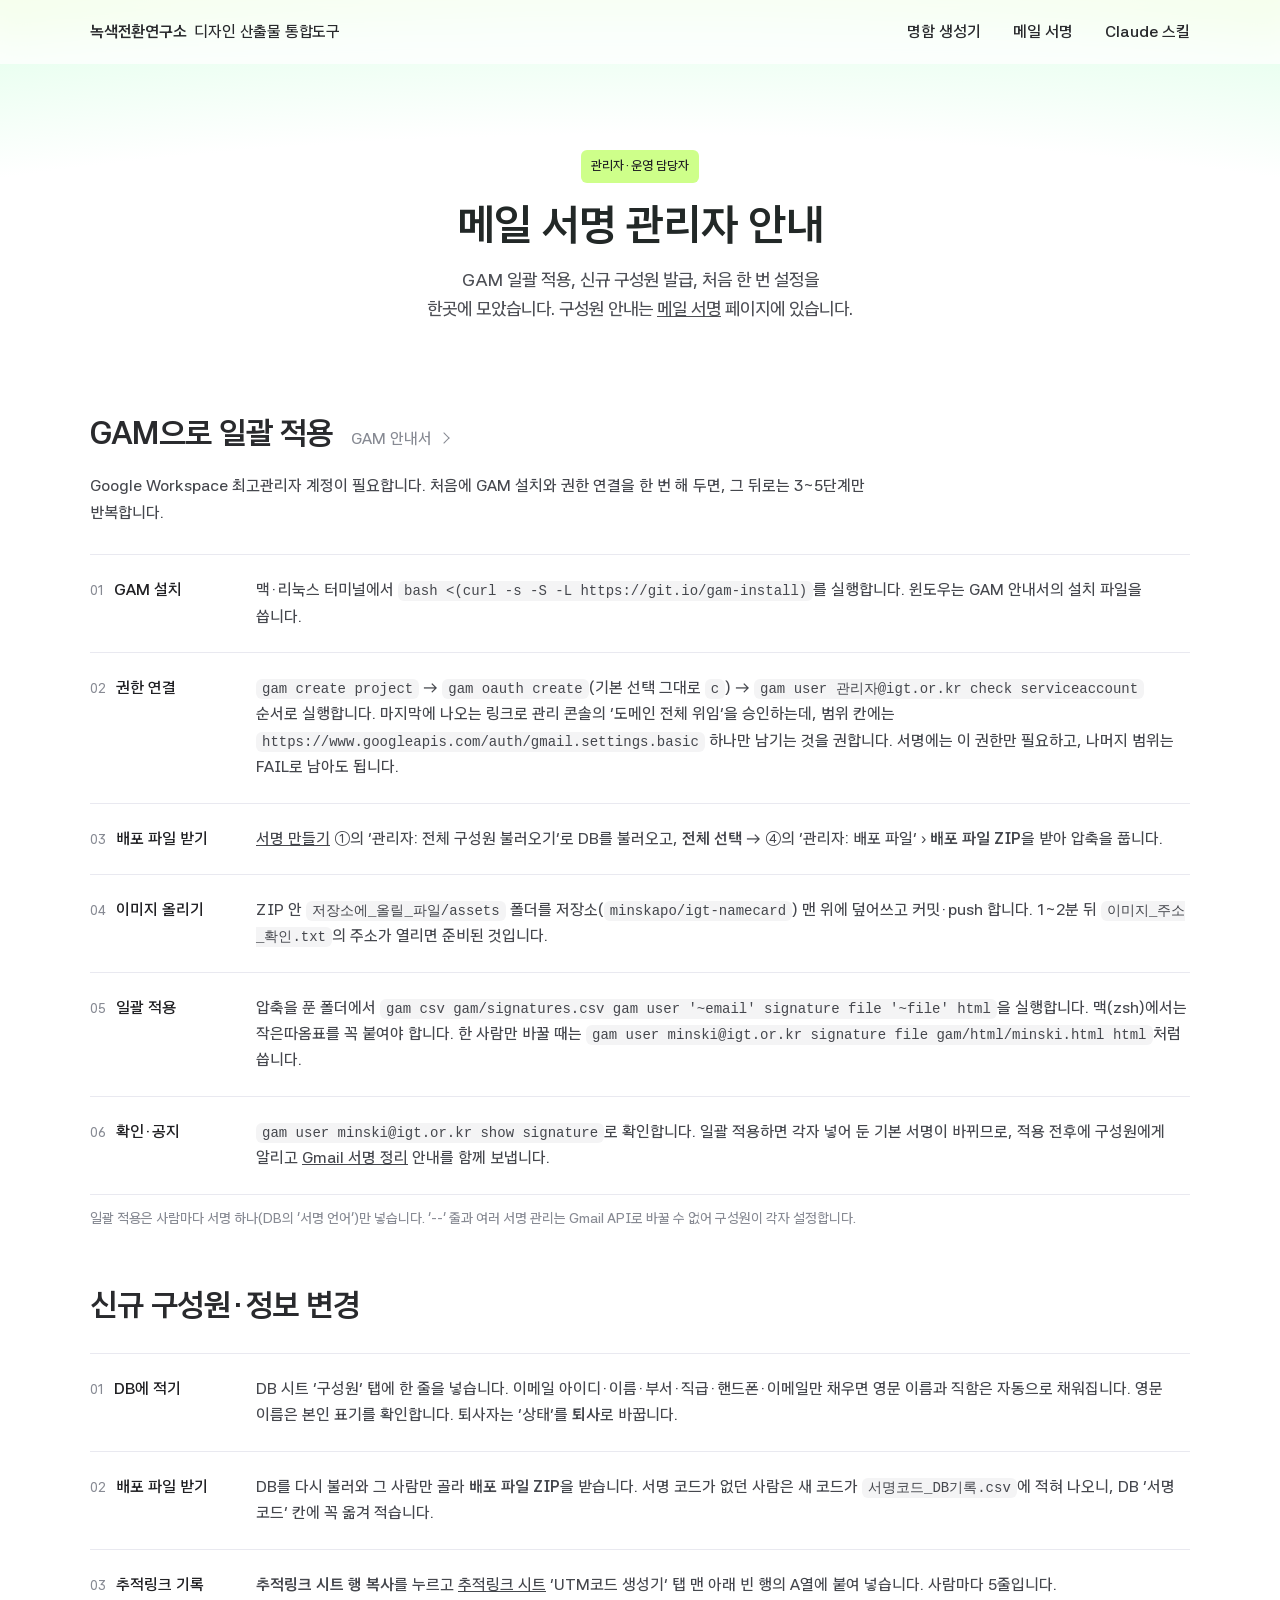
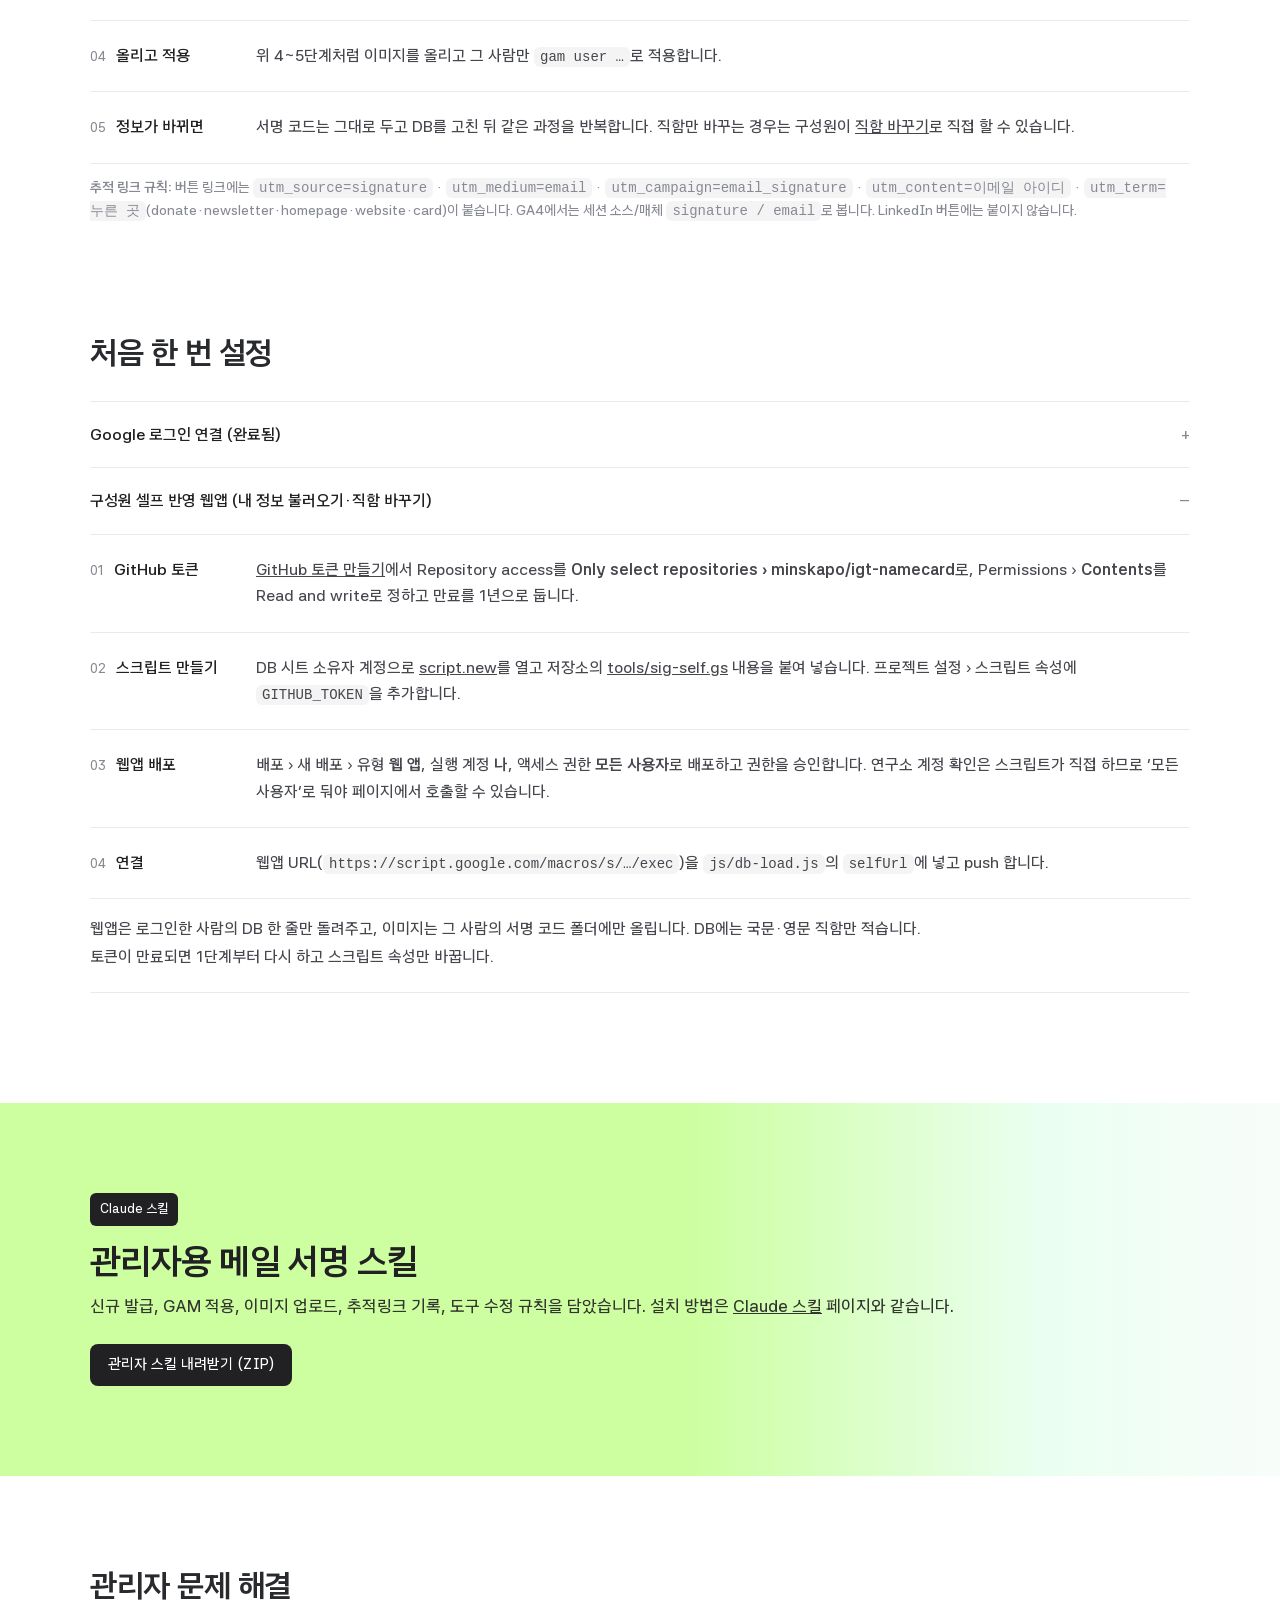
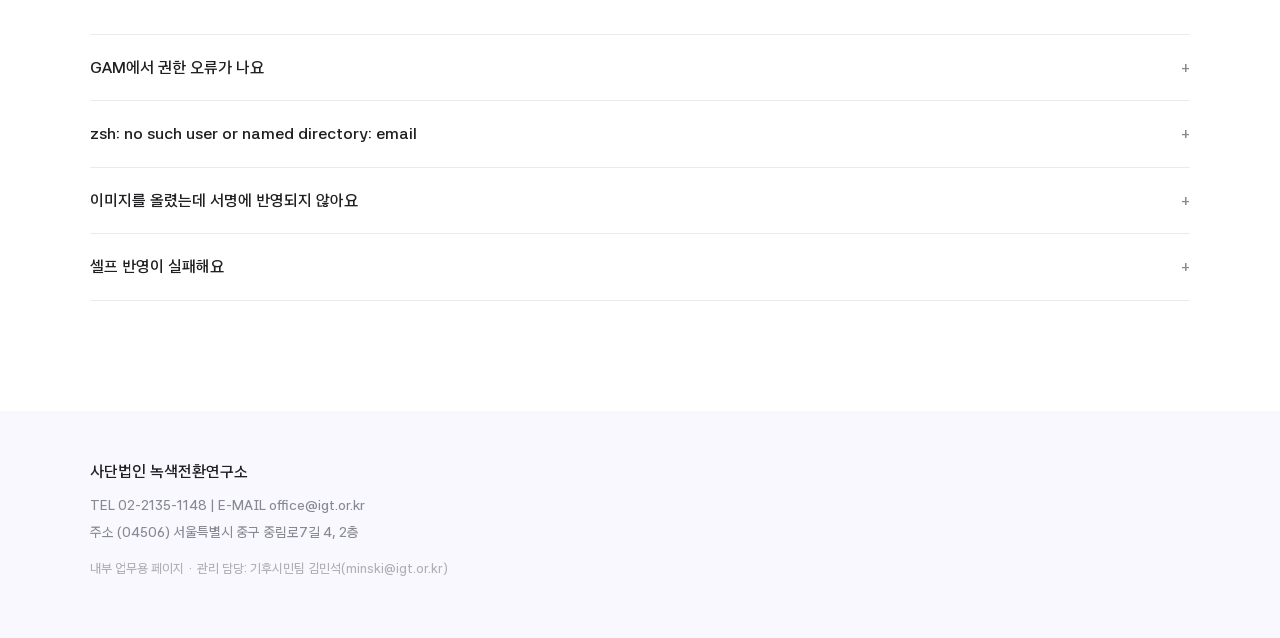
==== admin.html @ 1edb124e "메일 서명: 구성원 셀프 반영, 가이드 정비, 관리자 안내·스킬 분리 - 내 정보 불러오기·바꾼 직함 내 서명에 반영 (tools/sig-self.gs 웹앱, selfUrl 설정 " ====
<!doctype html>
<html lang="ko">
<head>
<meta charset="utf-8">
<meta name="viewport" content="width=device-width, initial-scale=1">
<meta name="robots" content="noindex, nofollow">
<title>관리자 안내 · 녹색전환연구소</title>
<link rel="preload" href="assets/AstaSans-UI.woff2" as="font" type="font/woff2" crossorigin>
<link rel="stylesheet" href="css/style.css?v=20261112a">
<link rel="stylesheet" href="css/sig.css?v=20261112a">
</head>
<body>
<a class="skip" href="#admin">본문으로 건너뛰기</a>

<header class="site">
  <div class="wrap navrow">
    <a class="logo" href="index.html" aria-label="녹색전환연구소 디자인 산출물 통합도구 처음으로">
      <span class="brand"><b>녹색전환연구소</b> 디자인 산출물 통합도구</span>
    </a>
    <nav class="nav" aria-label="도구 이동">
      <a href="index.html">명함 생성기</a>
      <a href="signature.html">메일 서명</a>
      <a href="skills.html">Claude 스킬</a>
    </nav>
  </div>
</header>

<section class="intro">
  <div class="intro-gradient" aria-hidden="true"></div>
  <div class="wrap intro-inner">
    <span class="eyebrow">관리자·운영 담당자</span>
    <h1>메일 서명 관리자 안내</h1>
    <p class="lead">GAM 일괄 적용, 신규 구성원 발급, 처음 한 번 설정을<br class="br-md"> 한곳에 모았습니다. 구성원 안내는 <a href="signature.html">메일 서명</a> 페이지에 있습니다.</p>
  </div>
</section>

<section class="block flow" id="admin">
  <div class="wrap">
    <div class="sec-head">
      <h2>GAM으로 일괄 적용</h2>
      <a class="more" href="https://github.com/GAM-team/GAM/wiki" target="_blank" rel="noopener">GAM 안내서</a>
    </div>
    <p class="lead-s">Google Workspace 최고관리자 계정이 필요합니다. 처음에 GAM 설치와 권한 연결을 한 번 해 두면, 그 뒤로는 3~5단계만 반복합니다.</p>
    <ol class="steps">
      <li><b>GAM 설치</b><span>맥·리눅스 터미널에서 <code>bash &lt;(curl -s -S -L https://git.io/gam-install)</code>를 실행합니다. 윈도우는 GAM 안내서의 설치 파일을 씁니다.</span></li>
      <li><b>권한 연결</b><span><code>gam create project</code> → <code>gam oauth create</code>(기본 선택 그대로 <code>c</code>) → <code>gam user 관리자@igt.or.kr check serviceaccount</code> 순서로 실행합니다. 마지막에 나오는 링크로 관리 콘솔의 ‘도메인 전체 위임’을 승인하는데, 범위 칸에는 <code>https://www.googleapis.com/auth/gmail.settings.basic</code> 하나만 남기는 것을 권합니다. 서명에는 이 권한만 필요하고, 나머지 범위는 FAIL로 남아도 됩니다.</span></li>
      <li><b>배포 파일 받기</b><span><a href="signature.html#make">서명 만들기</a> ①의 ‘관리자: 전체 구성원 불러오기’로 DB를 불러오고, <b>전체 선택</b> → ④의 ‘관리자: 배포 파일’ › <b>배포 파일 ZIP</b>을 받아 압축을 풉니다.</span></li>
      <li><b>이미지 올리기</b><span>ZIP 안 <code>저장소에_올릴_파일/assets</code> 폴더를 저장소(<code>minskapo/igt-namecard</code>) 맨 위에 덮어쓰고 커밋·push 합니다. 1~2분 뒤 <code>이미지_주소_확인.txt</code>의 주소가 열리면 준비된 것입니다.</span></li>
      <li><b>일괄 적용</b><span>압축을 푼 폴더에서 <code>gam csv gam/signatures.csv gam user '~email' signature file '~file' html</code>을 실행합니다. 맥(zsh)에서는 작은따옴표를 꼭 붙여야 합니다. 한 사람만 바꿀 때는 <code>gam user minski@igt.or.kr signature file gam/html/minski.html html</code>처럼 씁니다.</span></li>
      <li><b>확인·공지</b><span><code>gam user minski@igt.or.kr show signature</code>로 확인합니다. 일괄 적용하면 각자 넣어 둔 기본 서명이 바뀌므로, 적용 전후에 구성원에게 알리고 <a href="signature.html#bilingual">Gmail 서명 정리</a> 안내를 함께 보냅니다.</span></li>
    </ol>
    <p class="note">일괄 적용은 사람마다 서명 하나(DB의 ‘서명 언어’)만 넣습니다. ‘--’ 줄과 여러 서명 관리는 Gmail API로 바꿀 수 없어 구성원이 각자 설정합니다.</p>
  </div>
</section>

<section class="block" id="newbie">
  <div class="wrap">
    <div class="sec-head"><h2>신규 구성원·정보 변경</h2></div>
    <ol class="steps">
      <li><b>DB에 적기</b><span>DB 시트 ‘구성원’ 탭에 한 줄을 넣습니다. 이메일 아이디·이름·부서·직급·핸드폰·이메일만 채우면 영문 이름과 직함은 자동으로 채워집니다. 영문 이름은 본인 표기를 확인합니다. 퇴사자는 ‘상태’를 <b>퇴사</b>로 바꿉니다.</span></li>
      <li><b>배포 파일 받기</b><span>DB를 다시 불러와 그 사람만 골라 <b>배포 파일 ZIP</b>을 받습니다. 서명 코드가 없던 사람은 새 코드가 <code>서명코드_DB기록.csv</code>에 적혀 나오니, DB ‘서명 코드’ 칸에 꼭 옮겨 적습니다.</span></li>
      <li><b>추적링크 기록</b><span><b>추적링크 시트 행 복사</b>를 누르고 <a href="https://docs.google.com/spreadsheets/d/1C5ncxBevH9FuNXDelcyYIBg-rYFwMoAu8GtsUAkG-Jo/edit?gid=870958988#gid=870958988" target="_blank" rel="noopener">추적링크 시트</a> ‘UTM코드 생성기’ 탭 맨 아래 빈 행의 A열에 붙여 넣습니다. 사람마다 5줄입니다.</span></li>
      <li><b>올리고 적용</b><span>위 4~5단계처럼 이미지를 올리고 그 사람만 <code>gam user …</code>로 적용합니다.</span></li>
      <li><b>정보가 바뀌면</b><span>서명 코드는 그대로 두고 DB를 고친 뒤 같은 과정을 반복합니다. 직함만 바꾸는 경우는 구성원이 <a href="signature.html#self">직함 바꾸기</a>로 직접 할 수 있습니다.</span></li>
    </ol>
    <p class="note"><b>추적 링크 규칙:</b> 버튼 링크에는 <code>utm_source=signature</code> · <code>utm_medium=email</code> · <code>utm_campaign=email_signature</code> · <code>utm_content=이메일 아이디</code> · <code>utm_term=누른 곳</code>(donate·newsletter·homepage·website·card)이 붙습니다. GA4에서는 세션 소스/매체 <code>signature / email</code>로 봅니다. LinkedIn 버튼에는 붙이지 않습니다.</p>
  </div>
</section>

<section class="block" id="setup">
  <div class="wrap">
    <div class="sec-head"><h2>처음 한 번 설정</h2></div>
    <div class="faq">
      <details><summary>Google 로그인 연결 (완료됨)</summary><p>Google Cloud에서 Sheets API를 켜고, OAuth 동의 화면을 <b>내부</b>로 만든 뒤, 웹 애플리케이션 클라이언트 ID(승인된 JavaScript 원본 <code>https://minskapo.github.io</code>)를 만들어 <code>js/db-load.js</code>의 <code>clientId</code>에 넣었습니다. 로그인할 때 ‘관리자가 차단한 앱’이 뜨면 관리 콘솔 › 보안 › API 제어에서 ‘도메인 소유의 내부 앱 신뢰’를 켭니다.</p></details>
      <details open><summary>구성원 셀프 반영 웹앱 (내 정보 불러오기·직함 바꾸기)</summary>
        <ol class="steps">
          <li><b>GitHub 토큰</b><span><a href="https://github.com/settings/personal-access-tokens/new" target="_blank" rel="noopener">GitHub 토큰 만들기</a>에서 Repository access를 <b>Only select repositories › minskapo/igt-namecard</b>로, Permissions › <b>Contents</b>를 Read and write로 정하고 만료를 1년으로 둡니다.</span></li>
          <li><b>스크립트 만들기</b><span>DB 시트 소유자 계정으로 <a href="https://script.new" target="_blank" rel="noopener">script.new</a>를 열고 저장소의 <a href="tools/sig-self.gs" target="_blank" rel="noopener">tools/sig-self.gs</a> 내용을 붙여 넣습니다. 프로젝트 설정 › 스크립트 속성에 <code>GITHUB_TOKEN</code>을 추가합니다.</span></li>
          <li><b>웹앱 배포</b><span>배포 › 새 배포 › 유형 <b>웹 앱</b>, 실행 계정 <b>나</b>, 액세스 권한 <b>모든 사용자</b>로 배포하고 권한을 승인합니다. 연구소 계정 확인은 스크립트가 직접 하므로 ‘모든 사용자’로 둬야 페이지에서 호출할 수 있습니다.</span></li>
          <li><b>연결</b><span>웹앱 URL(<code>https://script.google.com/macros/s/…/exec</code>)을 <code>js/db-load.js</code>의 <code>selfUrl</code>에 넣고 push 합니다.</span></li>
        </ol>
        <p>웹앱은 로그인한 사람의 DB 한 줄만 돌려주고, 이미지는 그 사람의 서명 코드 폴더에만 올립니다. DB에는 국문·영문 직함만 적습니다. 토큰이 만료되면 1단계부터 다시 하고 스크립트 속성만 바꿉니다.</p>
      </details>
    </div>
  </div>
</section>

<section class="band" id="skill">
  <div class="wrap">
    <span class="eyebrow dark">Claude 스킬</span>
    <h2>관리자용 메일 서명 스킬</h2>
    <p class="band-lead">신규 발급, GAM 적용, 이미지 업로드, 추적링크 기록, 도구 수정 규칙을 담았습니다. 설치 방법은 <a href="skills.html">Claude 스킬</a> 페이지와 같습니다.</p>
    <div class="actions"><a class="btn primary" href="skill/igt-signature-admin.zip?v=20261112" download="igt-signature-admin.zip">관리자 스킬 내려받기 (ZIP)</a></div>
  </div>
</section>

<section class="block" id="trouble">
  <div class="wrap">
    <div class="sec-head"><h2>관리자 문제 해결</h2></div>
    <div class="faq">
      <details><summary>GAM에서 권한 오류가 나요</summary><p><code>gam user 관리자@igt.or.kr check serviceaccount</code>를 다시 실행해 <code>gmail.settings.basic</code>이 PASS인지 확인합니다. 승인 직후에는 몇 분 걸릴 수 있습니다.</p></details>
      <details><summary>zsh: no such user or named directory: email</summary><p>맥 터미널이 <code>~email</code>을 홈 폴더로 읽은 것입니다. <code>'~email'</code>, <code>'~file'</code>처럼 작은따옴표로 감싸 주세요.</p></details>
      <details><summary>이미지를 올렸는데 서명에 반영되지 않아요</summary><p>이미지만 올리고 서명을 다시 적용하지 않으면 예전 주소(<code>?v=</code> 값)가 남습니다. 배포 파일을 새로 받아 다시 적용합니다. Gmail은 이미지를 한동안 저장해 두므로 바로 바뀌지 않을 수 있습니다.</p></details>
      <details><summary>셀프 반영이 실패해요</summary><p>웹앱 URL, <code>GITHUB_TOKEN</code> 만료, DB에 그 사람의 서명 코드가 있는지를 차례로 확인합니다. 스크립트 편집기의 ‘실행’ 기록에서 오류 내용을 볼 수 있습니다.</p></details>
    </div>
  </div>
</section>

<footer class="site-foot">
  <div class="wrap">
    <p class="foot-org">사단법인 녹색전환연구소</p>
    <p>TEL 02-2135-1148 | E-MAIL office@igt.or.kr</p>
    <p>주소 (04506) 서울특별시 중구 중림로7길 4, 2층</p>
    <p class="foot-meta">내부 업무용 페이지 · 관리 담당: 기후시민팀 김민석(minski@igt.or.kr)</p>
  </div>
</footer>
</body>
</html>
---- css/style.css ----
/* 녹색전환연구소 새 홈페이지(green2026) 테마에 맞춘 스타일 */
@font-face { font-family: "Asta Sans"; src: url("../assets/AstaSans-UI.woff2") format("woff2"); font-weight: 300 800; font-display: swap; }
:root {
  --ink: #212124; --ink-2: #292a2d; --muted: #878a93; --muted-2: #aeb0b6;
  --line: #e9e9f0; --surface: #f7f7f9; --chip: #f4f4f5; --foot: #f9f8ff;
  --green: #ceff8a; --green-2: #cdffa1; --mint: rgba(220, 255, 231, .6);
  --content: 1180px; --radius: 16px;
}
* { box-sizing: border-box; }
[hidden] { display: none !important; }
html { scroll-behavior: smooth; scroll-padding-top: 80px; }
html, body { margin: 0; }
body { background: #fff; color: var(--ink); font: 500 16px/1.6 "Asta Sans", -apple-system, BlinkMacSystemFont, "Apple SD Gothic Neo", "Noto Sans KR", sans-serif; -webkit-font-smoothing: antialiased; word-break: keep-all; }
.wrap { max-width: var(--content); margin: 0 auto; padding: 0 40px; }
a { color: inherit; }
:focus-visible { outline: 2px solid var(--ink); outline-offset: 2px; }
.skip { position: absolute; left: -9999px; top: 0; background: #fff; padding: 16px; z-index: 100; }
.skip:focus { left: 0; }

/* 헤더 */
.site { position: sticky; top: 0; z-index: 50; background: rgba(255, 255, 255, .8); backdrop-filter: saturate(1.4) blur(12px); -webkit-backdrop-filter: saturate(1.4) blur(12px); }
.navrow { height: 64px; display: flex; align-items: center; justify-content: space-between; gap: 24px; }
.logo { display: flex; align-items: center; gap: 8px; text-decoration: none; }
.logo .symbol { width: 28px; height: 28px; }
.logo .word { height: 18.6px; width: auto; }
.nav { display: flex; gap: 32px; }
.nav a { font-weight: 600; text-decoration: none; color: var(--ink-2); line-height: 1.3; }
.nav a:hover { text-decoration: underline; text-decoration-color: var(--green); text-decoration-thickness: 3px; text-underline-offset: 6px; }

/* 인트로 */
.intro { position: relative; isolation: isolate; margin-top: -64px; padding: 150px 0 90px; text-align: center; overflow: hidden; }
.intro-gradient { position: absolute; inset: 0 0 auto; height: 420px; background: radial-gradient(150.92% 109.25% at 50% 100%, #fff 62.229%, var(--mint) 84.694%, var(--green-2) 100%); z-index: -1; }
.intro-inner { display: grid; justify-items: center; gap: 14px; }
.eyebrow { display: inline-block; font-size: 13px; font-weight: 500; padding: 6px 10px; border-radius: 6px; background: var(--green); color: var(--ink); }
.eyebrow.dark { background: var(--ink); color: #fff; }
.intro h1 { margin: 0; font-size: 44px; line-height: 1.25; font-weight: 700; letter-spacing: -0.78px; color: #222827; }
.lead { margin: 0; font-size: 18px; color: #4d4f55; line-height: 1.6; }

/* 섹션 머리 */
.sec-head { display: flex; align-items: baseline; gap: 18px; flex-wrap: wrap; margin: 0 0 28px; }
.sec-head h2 { margin: 0; font-size: 32px; font-weight: 700; letter-spacing: -0.48px; color: var(--ink-2); line-height: 1.25; }
.sec-sub { color: var(--muted); }
.more { color: var(--muted); text-decoration: none; }
.more::after { content: ""; display: inline-block; width: 7px; height: 7px; margin-left: 8px; border-top: 1.5px solid currentColor; border-right: 1.5px solid currentColor; transform: translateY(-2px) rotate(45deg); }
.more:hover { color: var(--ink); }

/* 작업 영역 */
main { padding: 10px 0 110px; }
.grid { display: grid; grid-template-columns: 1fr 1fr; gap: 20px; }
.panel { background: #fff; border: 1px solid var(--line); border-radius: var(--radius); padding: 28px; min-width: 0; }
.panel h3 { font-size: 18px; font-weight: 600; letter-spacing: -0.16px; margin: 0 0 18px; display: flex; align-items: center; gap: 10px; color: #1b1c1e; }
.n { display: inline-grid; place-items: center; width: 26px; height: 26px; border-radius: 50%; background: var(--green); color: var(--ink); font-size: 14px; font-weight: 700; }
.drop { display: grid; gap: 6px; place-items: center; text-align: center; border: 1.5px dashed #cfd1d8; border-radius: 12px; padding: 34px 16px; cursor: pointer; background: var(--surface); transition: background .15s, border-color .15s; }
.drop strong { font-weight: 600; overflow-wrap: anywhere; }
.drop.over, .drop:hover { border-color: var(--ink); background: #f3fde6; }
.drop span { color: var(--muted); font-size: 14px; }
.note { color: var(--muted); font-size: 14px; margin: 12px 0 0; line-height: 1.6; }
.muted { color: var(--muted); font-size: 14px; }
.row { display: flex; align-items: center; gap: 10px; margin-top: 14px; }
select, input { font: inherit; font-size: 15px; padding: 10px 12px; border: 1px solid var(--line); border-radius: 8px; background: #fff; color: var(--ink); width: 100%; min-width: 0; transition: border-color .15s; }
select:hover, input:hover { border-color: #cfd1d8; }
select:focus, input:focus { border-color: var(--ink); outline: none; }
.row select { width: auto; flex: 1; }
.toolbar { display: flex; gap: 8px; align-items: center; margin-bottom: 12px; flex-wrap: wrap; }
.toolbar input { flex: 1; min-width: 140px; }
.toolbar.small { margin: 12px 0 0; }

/* 버튼 */
button, .btn { font: inherit; font-size: 15px; font-weight: 500; border-radius: 8px; padding: 11px 18px; cursor: pointer; border: 0; text-decoration: none; display: inline-flex; align-items: center; justify-content: center; line-height: 1.3; transition: background .15s, color .15s; }
button:disabled { opacity: .4; cursor: not-allowed; }
.primary { background: var(--ink); color: #fff; }
.primary:not(:disabled):hover { background: var(--green); color: var(--ink); }
.ghost { background: var(--chip); color: var(--ink); }
.ghost:not(:disabled):hover { background: var(--line); }
.light { background: #fff; color: var(--ink); }
.light:hover { background: var(--ink); color: #fff; }
.link { background: none; padding: 2px 4px; color: var(--muted); text-decoration: underline; text-underline-offset: 3px; font-size: 14px; }
.link:hover { color: var(--ink); }

/* 목록 */
.list { max-height: 380px; overflow: auto; border: 1px solid var(--line); border-radius: 12px; }
.list .grp { font-size: 13px; color: var(--muted); padding: 10px 14px 6px; background: var(--surface); position: sticky; top: 0; z-index: 1; }
.item { display: flex; align-items: center; gap: 10px; padding: 11px 14px; border-top: 1px solid var(--line); cursor: pointer; }
.item:hover { background: var(--surface); }
.item.active { background: #f3fde6; box-shadow: inset 3px 0 0 var(--green); }
.item input { width: auto; accent-color: var(--ink); }
.item .nm { font-weight: 600; }
.item .tt { color: var(--muted); font-size: 14px; margin-left: auto; text-align: right; }
.item .new { font-size: 12px; background: var(--green); border-radius: 6px; padding: 2px 8px; }
.empty { color: var(--muted); font-size: 15px; padding: 16px; margin: 0; }

/* 폼 */
.form #fields { display: grid; grid-template-columns: 1fr 1fr; gap: 12px 14px; }
.f { grid-column: 1 / -1; display: grid; gap: 6px; }
.f.half { grid-column: auto; }
.f label { font-size: 13px; color: var(--muted); }
.f .link { justify-self: start; }
.form .note { grid-column: 1 / -1; }
.inline { display: flex; gap: 8px; }
.inline input { flex: 1; }
.linkbox input[readonly] { background: var(--surface); color: #55575d; font-size: 14px; }
#linkMsg { margin: 2px 0 0; }

/* 미리보기 */
.preview .cards { display: grid; gap: 16px; padding: 20px; background: var(--surface); border-radius: 12px; }
figure { margin: 0; }
canvas { width: 100%; height: auto; display: block; border-radius: 4px; box-shadow: 0 1px 2px rgba(33, 33, 36, .06), 0 8px 24px rgba(33, 33, 36, .08); background: #fff; }
figcaption { font-size: 13px; color: var(--muted); margin-top: 8px; }
.actions { display: flex; gap: 10px; flex-wrap: wrap; margin-top: 16px; }
.chips { list-style: none; display: flex; flex-wrap: wrap; gap: 6px; padding: 0; margin: 16px 0 0; }
.chips li { font-size: 13px; color: var(--muted); background: var(--chip); border-radius: 6px; padding: 5px 9px; }

/* 인쇄 주문 가이드 */
.block { padding: 0 0 110px; }
.spec { display: grid; grid-template-columns: repeat(3, 1fr); gap: 12px; }
.spec div { border-radius: 12px; padding: 18px 20px; background: var(--surface); display: grid; gap: 4px; }
.spec span { font-size: 13px; color: var(--muted); }
.spec strong { font-size: 18px; font-weight: 600; letter-spacing: -0.16px; }
.spec a { text-decoration: underline; text-underline-offset: 3px; text-decoration-color: var(--muted-2); }
.steps { list-style: none; counter-reset: s; margin: 28px 0 0; padding: 0; border-top: 1px solid var(--line); }
.steps li { counter-increment: s; display: grid; grid-template-columns: 150px 1fr; gap: 16px; padding: 22px 0; border-bottom: 1px solid var(--line); line-height: 1.65; }
.steps li > b:first-child { font-weight: 600; display: flex; gap: 10px; align-items: baseline; }
.steps li > b:first-child::before { content: counter(s, decimal-leading-zero); font-size: 13px; font-weight: 500; color: var(--muted); }
.steps li > span { color: #45474d; }
code { background: var(--chip); border-radius: 6px; padding: 2px 6px; font-size: 14px; font-family: ui-monospace, SFMono-Regular, Menlo, monospace; }

/* 추적링크 밴드 */
.band { padding: 90px 0; background: linear-gradient(90deg, var(--green-2) 54.142%, var(--mint) 81.366%, #fcfcfd 105.23%); }
.band h2 { margin: 14px 0 10px; font-size: 36px; font-weight: 700; letter-spacing: -0.72px; line-height: 1.2; }
.band-lead { margin: 0; font-size: 17px; color: #33352f; }
.band .actions { margin-top: 24px; }
.band .steps { border-top-color: rgba(33, 33, 36, .12); }
.band .steps li { border-bottom-color: rgba(33, 33, 36, .12); }
.band .steps li > span { color: #2f312c; }
.band .steps li > b:first-child::before { color: #5d6356; }
.band code { background: rgba(255, 255, 255, .7); }
.band .note { color: #4f5449; }

/* 푸터 */
.site-foot { background: var(--foot); padding: 48px 0 56px; color: var(--muted); font-size: 14px; }
.site-foot p { margin: 0 0 4px; }
.site-foot .foot-org { color: var(--ink); font-weight: 600; font-size: 16px; margin-bottom: 10px; }
.site-foot .foot-meta { margin-top: 16px; font-size: 13px; color: var(--muted-2); }

@media (max-width: 960px) {
  .wrap { padding: 0 20px; }
  .grid { grid-template-columns: 1fr; }
  .nav { gap: 18px; }
  .spec { grid-template-columns: 1fr 1fr; }
}
@media (max-width: 640px) {
  .wrap { padding: 0 16px; }
  .nav { display: none; }
  .intro { padding: 120px 0 64px; }
  .intro h1 { font-size: 34px; }
  .lead { font-size: 16px; }
  .br-md { display: none; }
  .sec-head h2 { font-size: 26px; }
  .band h2 { font-size: 28px; }
  .panel { padding: 20px; }
  .form #fields { grid-template-columns: 1fr; }
  .f.half { grid-column: 1 / -1; }
  .spec { grid-template-columns: 1fr; }
  .steps li { grid-template-columns: 1fr; gap: 4px; }
  main, .block { padding-bottom: 72px; }
  .band { padding: 64px 0; }
}

/* Claude 스킬 설치 */
.skill { padding-top: 110px; }
.skill-card { border: 1px solid var(--line); border-radius: var(--radius); padding: 28px; background: radial-gradient(120% 140% at 100% 0%, var(--green-2) 0%, var(--mint) 35%, #fff 70%); }
.skill-info p { margin: 12px 0 0; max-width: 720px; color: #45474d; line-height: 1.65; }
@media (max-width: 640px) { .skill { padding-top: 72px; } .skill-card { padding: 20px; } }

/* Google 계정으로 DB 불러오기 */
.gload { display: grid; gap: 8px; justify-items: start; }
.or { display: flex; align-items: center; gap: 10px; color: var(--muted); font-size: 13px; margin: 16px 0 12px; }
.or::before, .or::after { content: ""; flex: 1; height: 1px; background: var(--line); }

/* 상단 이름 (로고 대신) */
.logo .brand { font-size: 16px; font-weight: 500; color: var(--ink-2); letter-spacing: -0.2px; white-space: nowrap; }
.logo .brand b { font-weight: 700; margin-right: 4px; }
.nav a[aria-current="page"] { text-decoration: underline; text-decoration-color: var(--green); text-decoration-thickness: 3px; text-underline-offset: 6px; }
@media (max-width: 1100px) { .nav { gap: 20px; } .nav a { font-size: 15px; } }

/* Claude 스킬 페이지 */
.skill-grid { display: grid; grid-template-columns: 1fr 1fr; gap: 20px; }
.skill-title { margin: 12px 0 0; font-size: 22px; font-weight: 700; letter-spacing: -0.2px; }
.skill-ask { color: var(--muted) !important; font-size: 15px; }
#skills { padding-top: 10px; }
@media (max-width: 960px) { .skill-grid { grid-template-columns: 1fr; } }
---- css/sig.css ----
/* 메일 서명 페이지 */
.flow { padding-bottom: 56px; }
.who { display: grid; grid-template-columns: repeat(3, 1fr); gap: 16px; }
.who > div { border: 1px solid var(--line); border-radius: var(--radius); padding: 22px 24px; display: grid; gap: 10px; align-content: start; }
.who b { font-size: 18px; font-weight: 600; letter-spacing: -0.16px; }
.who p { margin: 0; color: #45474d; line-height: 1.6; font-size: 15px; }
.who .eyebrow { justify-self: start; }
.lead-s { margin: -8px 0 0; color: #45474d; max-width: 820px; line-height: 1.65; }

.tabs { display: flex; gap: 6px; margin-bottom: 12px; }
.tab { background: var(--chip); color: var(--ink); padding: 8px 16px; font-size: 14px; }
.tab[aria-selected="true"] { background: var(--ink); color: #fff; }
.sigbox { background: var(--surface); border-radius: 12px; padding: 20px; overflow: hidden; }
#sigPreview { background: #fff; border-radius: 8px; padding: 16px; }
#sigPreview img { max-width: 100%; }
.warn { margin: 12px 0 0; padding: 12px 14px 12px 32px; background: #fff7e6; border-radius: 10px; color: #7a4b00; font-size: 14px; line-height: 1.6; }
#hostState { margin: 10px 0 0; }
#hostState.ok::before { content: "●"; color: #3aa757; margin-right: 6px; }
#hostState.no::before { content: "●"; color: #d97706; margin-right: 6px; }
.bulk { margin-top: 18px; padding-top: 18px; border-top: 1px solid var(--line); }
.bulk .note { margin-top: 8px; }
.item .code { font-size: 12px; color: var(--muted); font-family: ui-monospace, SFMono-Regular, Menlo, monospace; }
.item .flag { font-size: 12px; background: #fff1d6; color: #7a4b00; border-radius: 6px; padding: 2px 8px; }

.clients { display: grid; grid-template-columns: repeat(2, 1fr); gap: 12px; margin-top: 28px; }
.clients > div { background: rgba(255, 255, 255, .72); border-radius: 12px; padding: 18px 20px; display: grid; gap: 6px; line-height: 1.6; }
.clients b { font-weight: 600; }
.clients span { color: #2f312c; font-size: 15px; }

.faq { border-top: 1px solid var(--line); }
.faq details { border-bottom: 1px solid var(--line); padding: 4px 0; }
.faq summary { cursor: pointer; font-weight: 600; padding: 16px 0; list-style: none; display: flex; justify-content: space-between; gap: 16px; }
.faq summary::-webkit-details-marker { display: none; }
.faq summary::after { content: "+"; color: var(--muted); font-weight: 500; }
.faq details[open] summary::after { content: "–"; }
.faq p { margin: 0 0 18px; color: #45474d; line-height: 1.7; max-width: 860px; }
#trouble { padding-top: 90px; }
#newbie { padding-top: 90px; }
@media (max-width: 640px) { #newbie { padding-top: 64px; } }

@media (max-width: 960px) { .who { grid-template-columns: 1fr; } .clients { grid-template-columns: 1fr; } }
@media (max-width: 640px) { .sigbox { padding: 12px; } #sigPreview { padding: 10px; } }
#oauth { padding-top: 0; }

/* 관리자용 접이식 도구 */
.admin-tools { margin-top: 18px; padding-top: 14px; border-top: 1px solid var(--line); }
.admin-tools > summary { cursor: pointer; color: var(--muted); font-size: 14px; font-weight: 500; list-style: none; }
.admin-tools > summary::-webkit-details-marker { display: none; }
.admin-tools > summary::before { content: "+ "; }
.admin-tools[open] > summary::before { content: "– "; }
.admin-tools .gload { margin: 12px 0; }
#self { padding-top: 0; }
.faq .steps { margin: 4px 0 16px; } .faq details > p:last-child { margin-bottom: 18px; } #setup { padding-top: 0; } #newbie { padding-top: 0; }
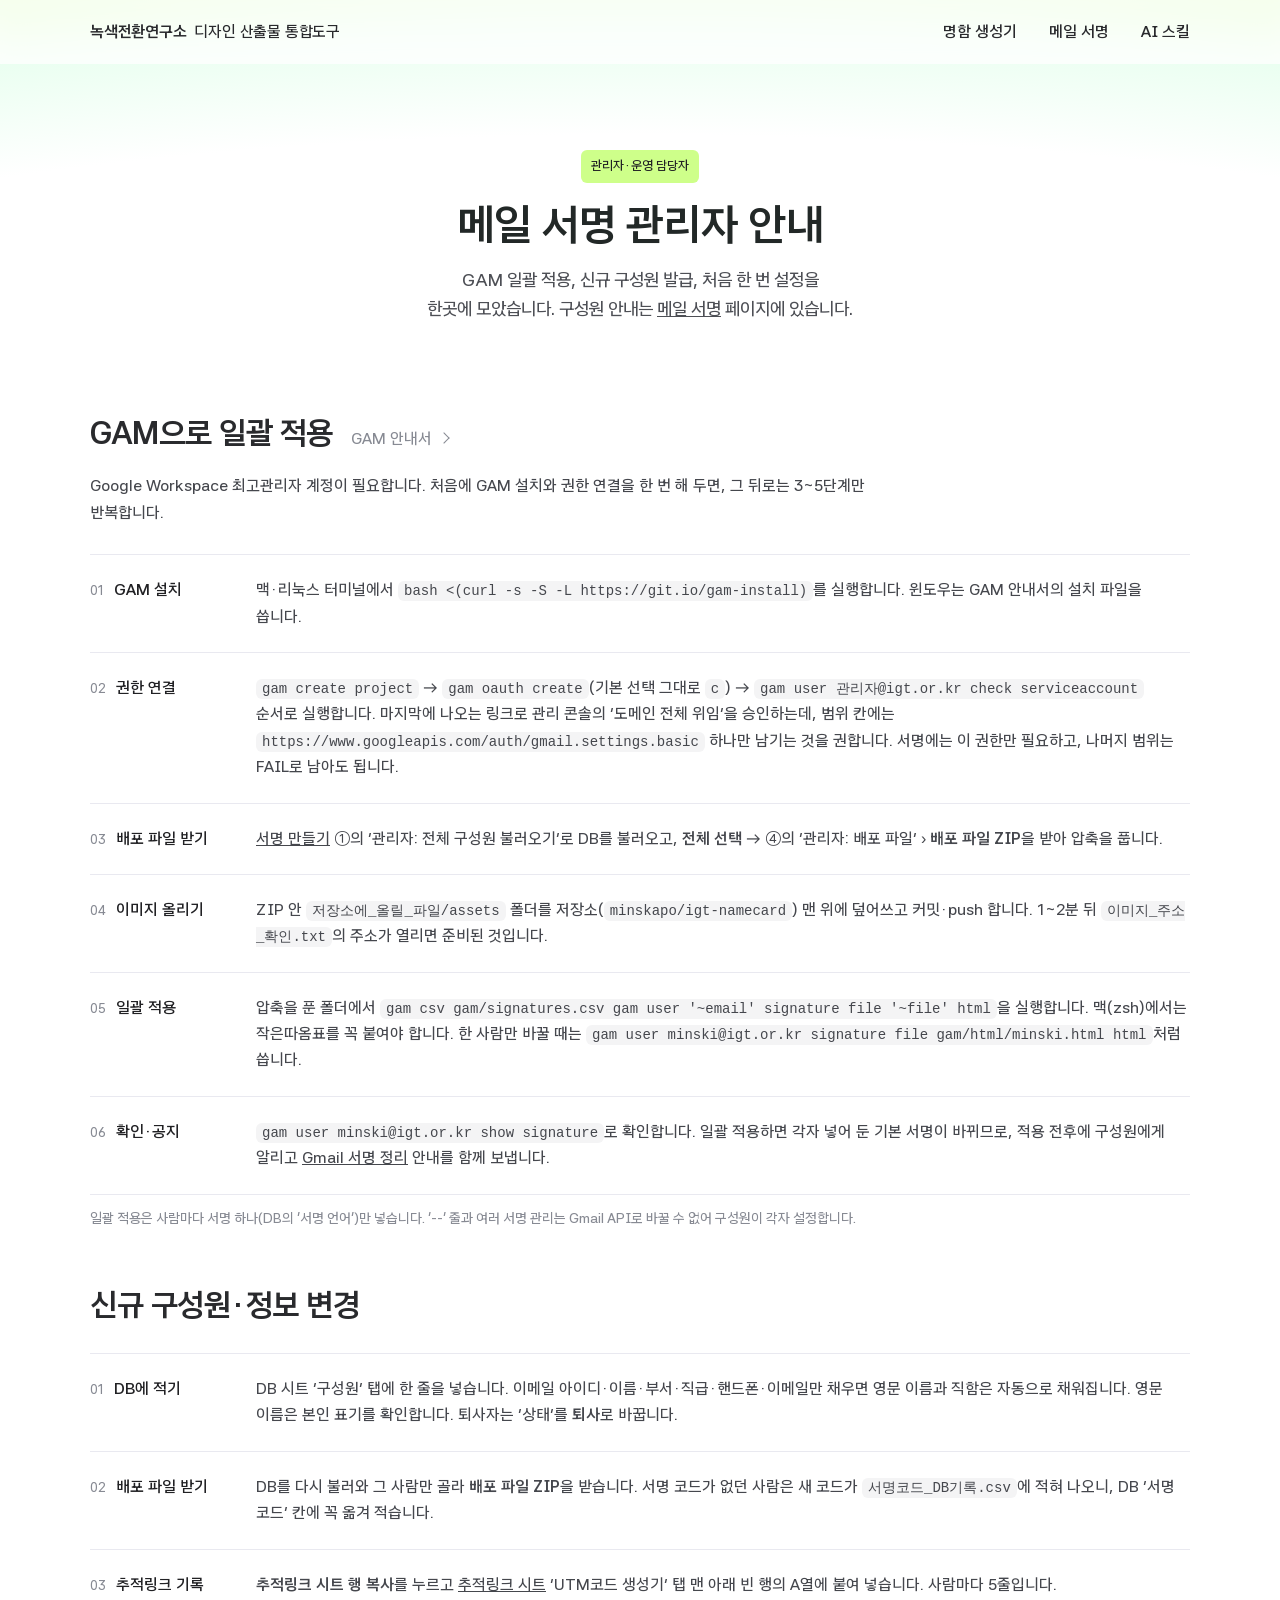
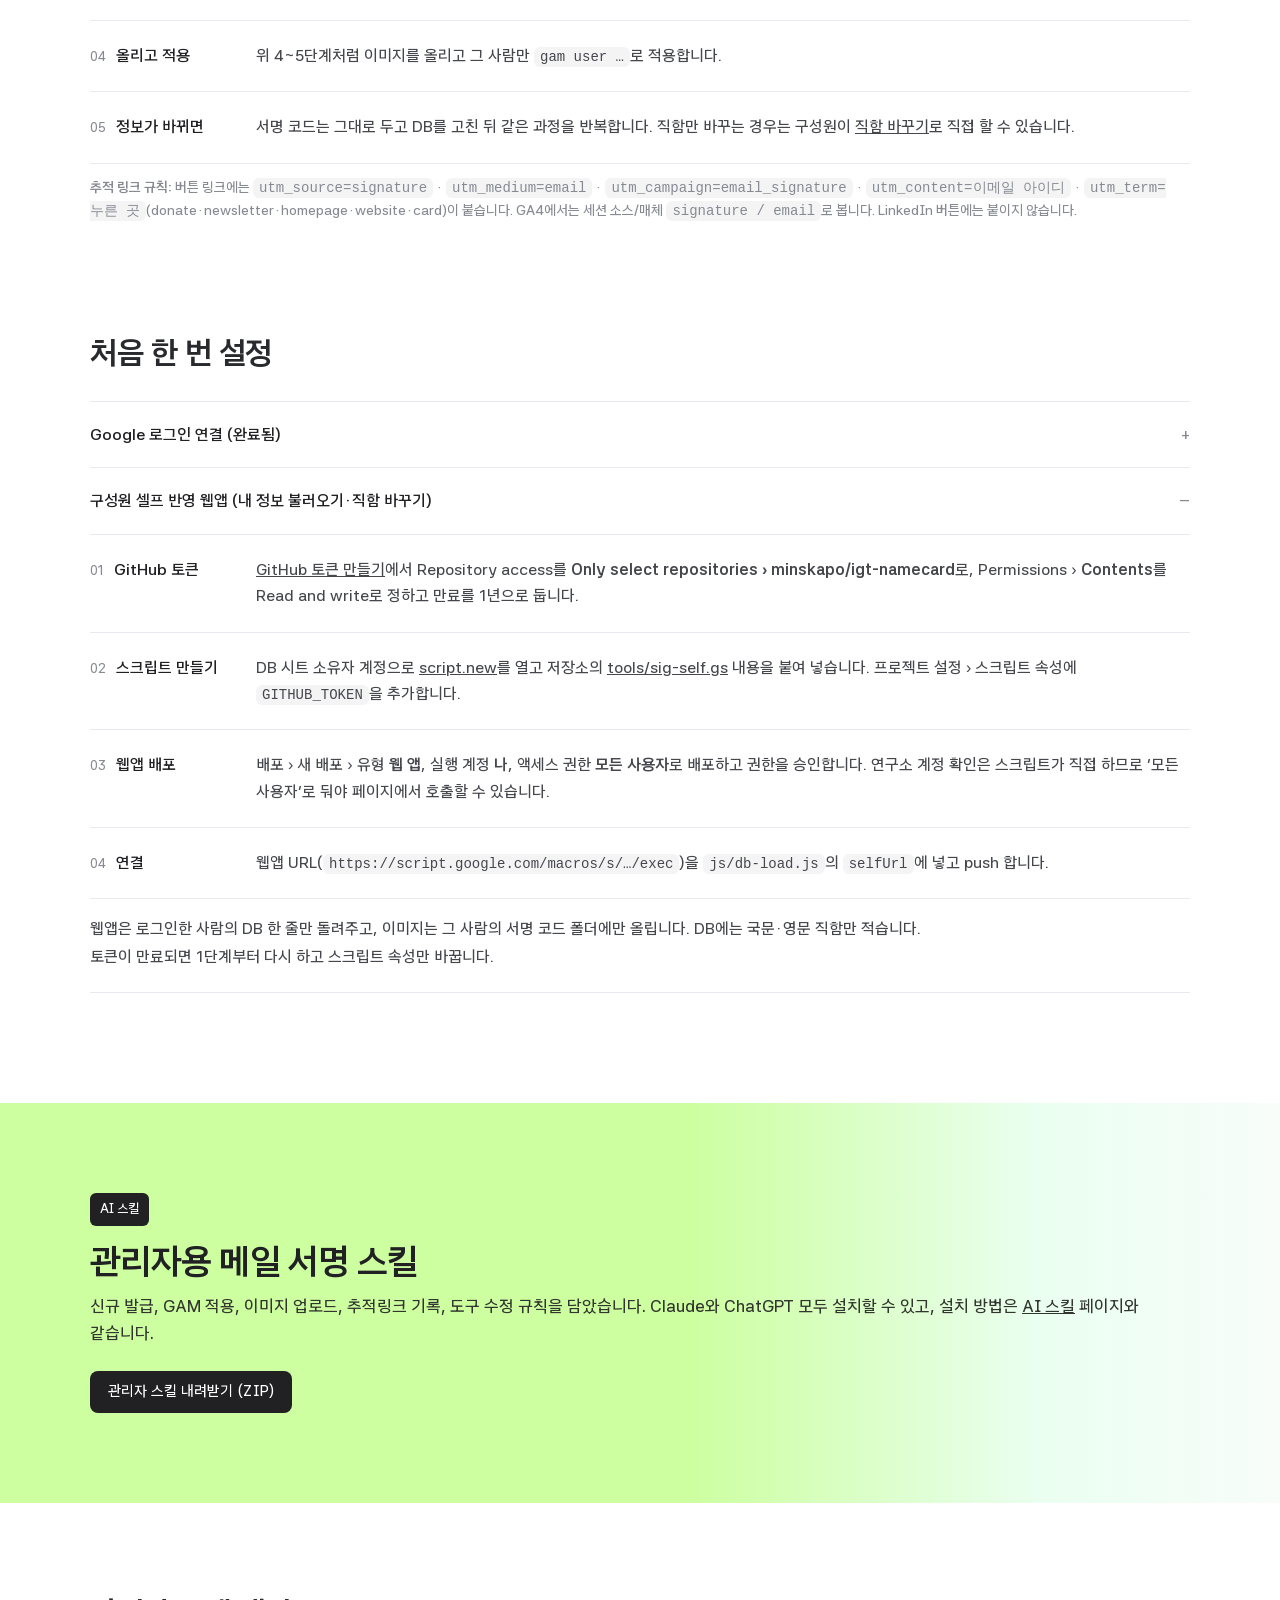
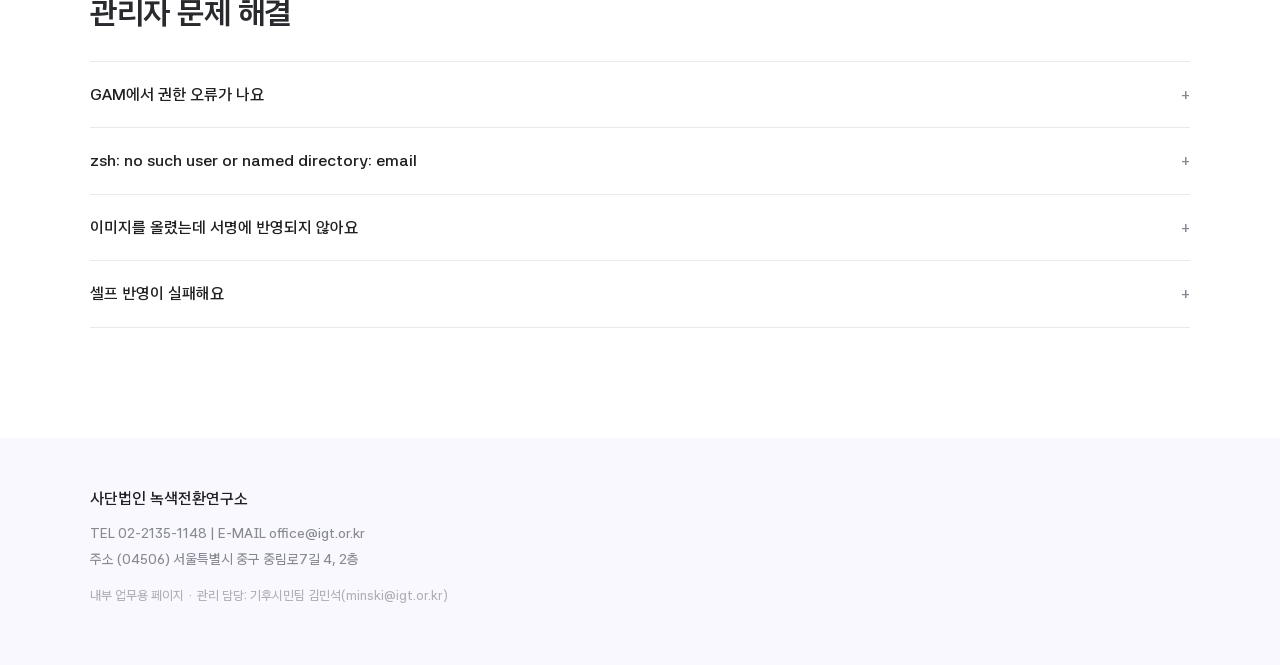
==== commit b49703de: "통합도구: Claude 스킬을 AI 스킬로 바꾸고 ChatGPT 설치 안내 추가 Co-Authored-By: Claude Opus 5.5 <noreply@anthropic.com>" ====
--- a/admin.html
+++ b/admin.html
@@ -20,7 +20,7 @@
     <nav class="nav" aria-label="도구 이동">
       <a href="index.html">명함 생성기</a>
       <a href="signature.html">메일 서명</a>
-      <a href="skills.html">Claude 스킬</a>
+      <a href="skills.html">AI 스킬</a>
     </nav>
   </div>
 </header>
@@ -87,9 +87,9 @@
 
 <section class="band" id="skill">
   <div class="wrap">
-    <span class="eyebrow dark">Claude 스킬</span>
+    <span class="eyebrow dark">AI 스킬</span>
     <h2>관리자용 메일 서명 스킬</h2>
-    <p class="band-lead">신규 발급, GAM 적용, 이미지 업로드, 추적링크 기록, 도구 수정 규칙을 담았습니다. 설치 방법은 <a href="skills.html">Claude 스킬</a> 페이지와 같습니다.</p>
+    <p class="band-lead">신규 발급, GAM 적용, 이미지 업로드, 추적링크 기록, 도구 수정 규칙을 담았습니다. Claude와 ChatGPT 모두 설치할 수 있고, 설치 방법은 <a href="skills.html">AI 스킬</a> 페이지와 같습니다.</p>
     <div class="actions"><a class="btn primary" href="skill/igt-signature-admin.zip?v=20261112" download="igt-signature-admin.zip">관리자 스킬 내려받기 (ZIP)</a></div>
   </div>
 </section>
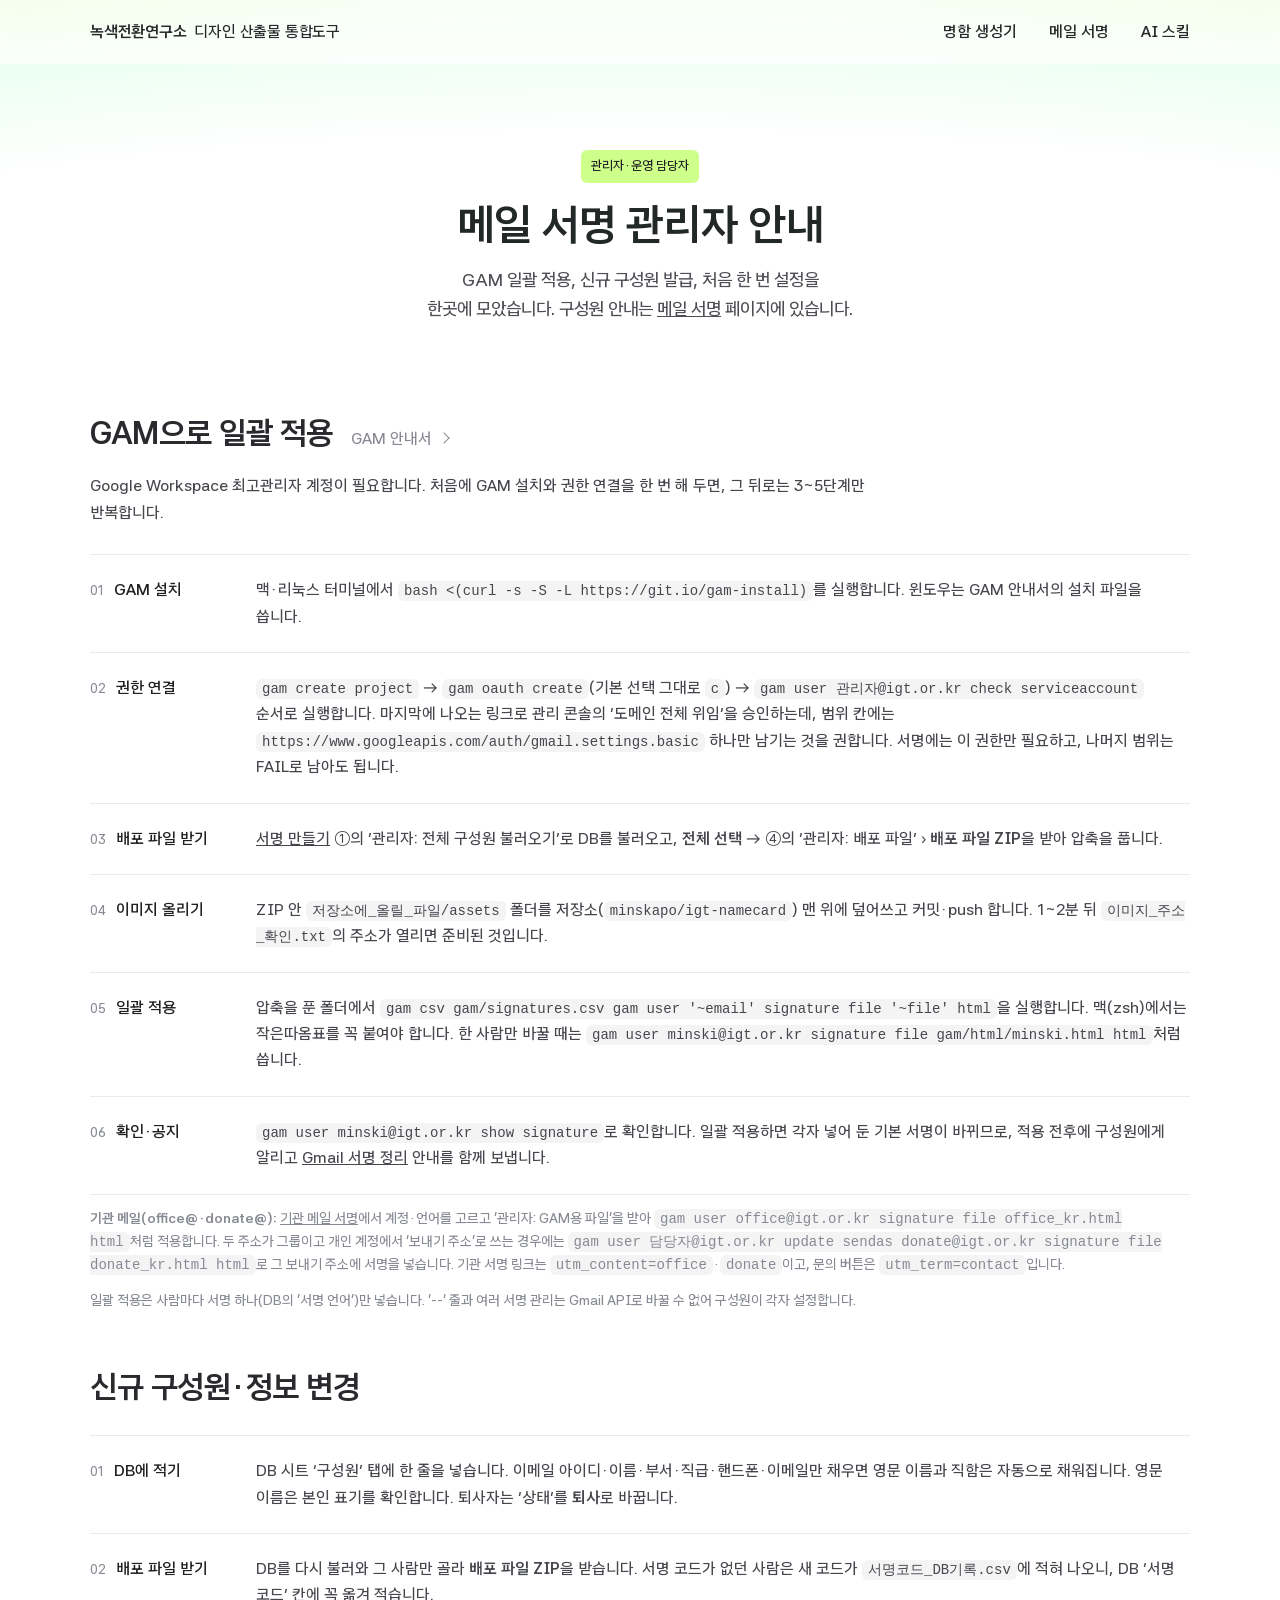
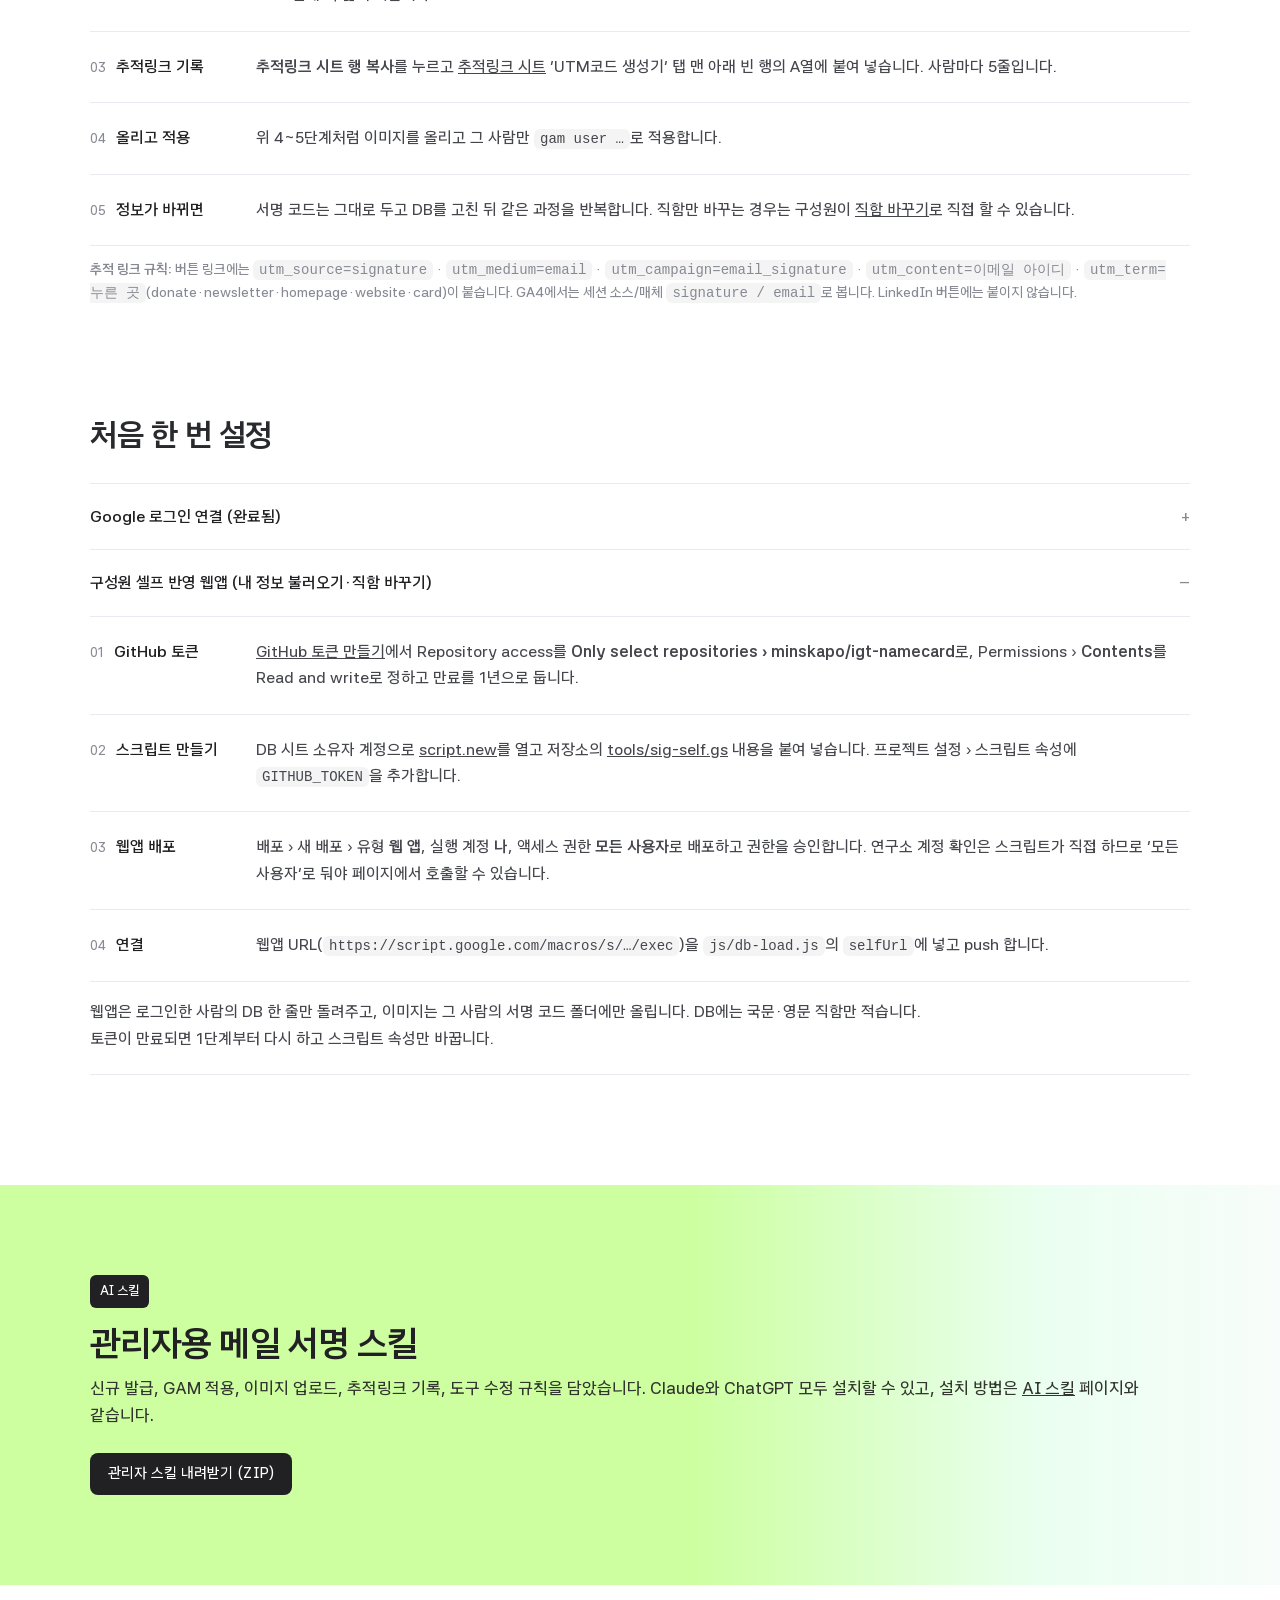
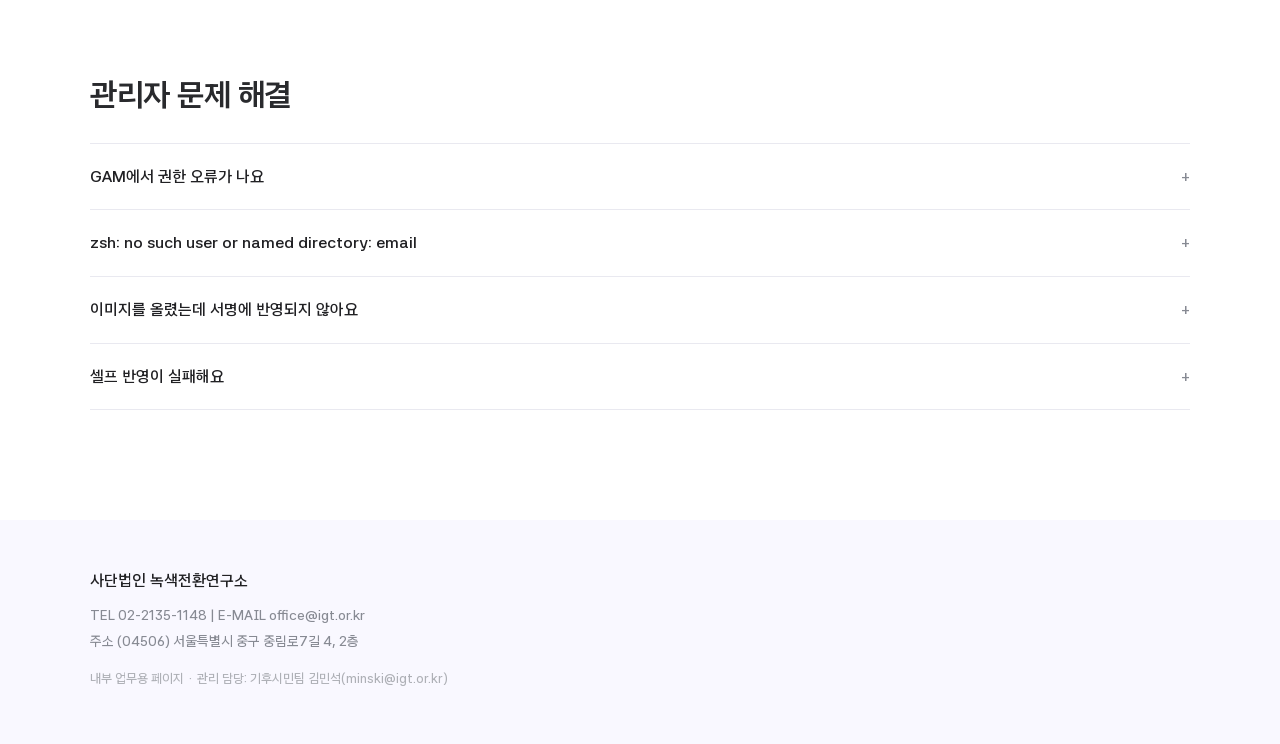
==== commit ab597424: "메일 서명: 기관 메일 서명(공식 office@·후원 donate@, 국문·영문) 추가 Co-Authored-By: Claude Opus 5.5 <noreply@anthropic." ====
--- a/admin.html
+++ b/admin.html
@@ -6,8 +6,8 @@
 <meta name="robots" content="noindex, nofollow">
 <title>관리자 안내 · 녹색전환연구소</title>
 <link rel="preload" href="assets/AstaSans-UI.woff2" as="font" type="font/woff2" crossorigin>
-<link rel="stylesheet" href="css/style.css?v=20261112a">
-<link rel="stylesheet" href="css/sig.css?v=20261112a">
+<link rel="stylesheet" href="css/style.css?v=20261112b">
+<link rel="stylesheet" href="css/sig.css?v=20261112b">
 </head>
 <body>
 <a class="skip" href="#admin">본문으로 건너뛰기</a>
@@ -49,6 +49,7 @@
       <li><b>일괄 적용</b><span>압축을 푼 폴더에서 <code>gam csv gam/signatures.csv gam user '~email' signature file '~file' html</code>을 실행합니다. 맥(zsh)에서는 작은따옴표를 꼭 붙여야 합니다. 한 사람만 바꿀 때는 <code>gam user minski@igt.or.kr signature file gam/html/minski.html html</code>처럼 씁니다.</span></li>
       <li><b>확인·공지</b><span><code>gam user minski@igt.or.kr show signature</code>로 확인합니다. 일괄 적용하면 각자 넣어 둔 기본 서명이 바뀌므로, 적용 전후에 구성원에게 알리고 <a href="signature.html#bilingual">Gmail 서명 정리</a> 안내를 함께 보냅니다.</span></li>
     </ol>
+    <p class="note"><b>기관 메일(office@·donate@):</b> <a href="signature.html#org">기관 메일 서명</a>에서 계정·언어를 고르고 ‘관리자: GAM용 파일’을 받아 <code>gam user office@igt.or.kr signature file office_kr.html html</code>처럼 적용합니다. 두 주소가 그룹이고 개인 계정에서 ‘보내기 주소’로 쓰는 경우에는 <code>gam user 담당자@igt.or.kr update sendas donate@igt.or.kr signature file donate_kr.html html</code>로 그 보내기 주소에 서명을 넣습니다. 기관 서명 링크는 <code>utm_content=office</code>·<code>donate</code>이고, 문의 버튼은 <code>utm_term=contact</code>입니다.</p>
     <p class="note">일괄 적용은 사람마다 서명 하나(DB의 ‘서명 언어’)만 넣습니다. ‘--’ 줄과 여러 서명 관리는 Gmail API로 바꿀 수 없어 구성원이 각자 설정합니다.</p>
   </div>
 </section>
--- a/css/style.css
+++ b/css/style.css
@@ -189,3 +189,11 @@
 .skill-ask { color: var(--muted) !important; font-size: 15px; }
 #skills { padding-top: 10px; }
 @media (max-width: 960px) { .skill-grid { grid-template-columns: 1fr; } }
+
+/* 관리자용 접이식 도구 */
+.admin-tools { margin-top: 18px; padding-top: 14px; border-top: 1px solid var(--line); }
+.admin-tools > summary { cursor: pointer; color: var(--muted); font-size: 14px; font-weight: 500; list-style: none; }
+.admin-tools > summary::-webkit-details-marker { display: none; }
+.admin-tools > summary::before { content: "+ "; }
+.admin-tools[open] > summary::before { content: "– "; }
+.admin-tools .gload { margin: 12px 0; }
--- a/css/sig.css
+++ b/css/sig.css
@@ -42,12 +42,21 @@
 @media (max-width: 640px) { .sigbox { padding: 12px; } #sigPreview { padding: 10px; } }
 #oauth { padding-top: 0; }
 
-/* 관리자용 접이식 도구 */
-.admin-tools { margin-top: 18px; padding-top: 14px; border-top: 1px solid var(--line); }
-.admin-tools > summary { cursor: pointer; color: var(--muted); font-size: 14px; font-weight: 500; list-style: none; }
-.admin-tools > summary::-webkit-details-marker { display: none; }
-.admin-tools > summary::before { content: "+ "; }
-.admin-tools[open] > summary::before { content: "– "; }
-.admin-tools .gload { margin: 12px 0; }
 #self { padding-top: 0; }
 .faq .steps { margin: 4px 0 16px; } .faq details > p:last-child { margin-bottom: 18px; } #setup { padding-top: 0; } #newbie { padding-top: 0; }
+
+.publish-box { margin-top: 6px; padding-top: 16px; border-top: 1px solid var(--line); }
+.publish-box .note { margin-top: 8px; }
+
+/* 기관 메일 서명 */
+.otabs { display: flex; flex-wrap: wrap; gap: 6px; align-items: center; margin-bottom: 12px; }
+.otab { background: var(--chip); color: var(--ink); padding: 8px 16px; font-size: 14px; }
+.otab[aria-pressed="true"] { background: var(--ink); color: #fff; }
+.otab-sep { width: 1px; height: 22px; background: var(--line); margin: 0 6px; }
+.orgpv { background: #fff; border-radius: 8px; padding: 16px; }
+.orgpv img { max-width: 100%; }
+#orgSigs .muted { margin: 12px 0 0; }
+@media (max-width: 640px) { .orgpv { padding: 10px; } .otab-sep { display: none; } }
+.who { grid-template-columns: repeat(4, 1fr); }
+@media (max-width: 1100px) { .who { grid-template-columns: repeat(2, 1fr); } }
+@media (max-width: 640px) { .who { grid-template-columns: 1fr; } }
